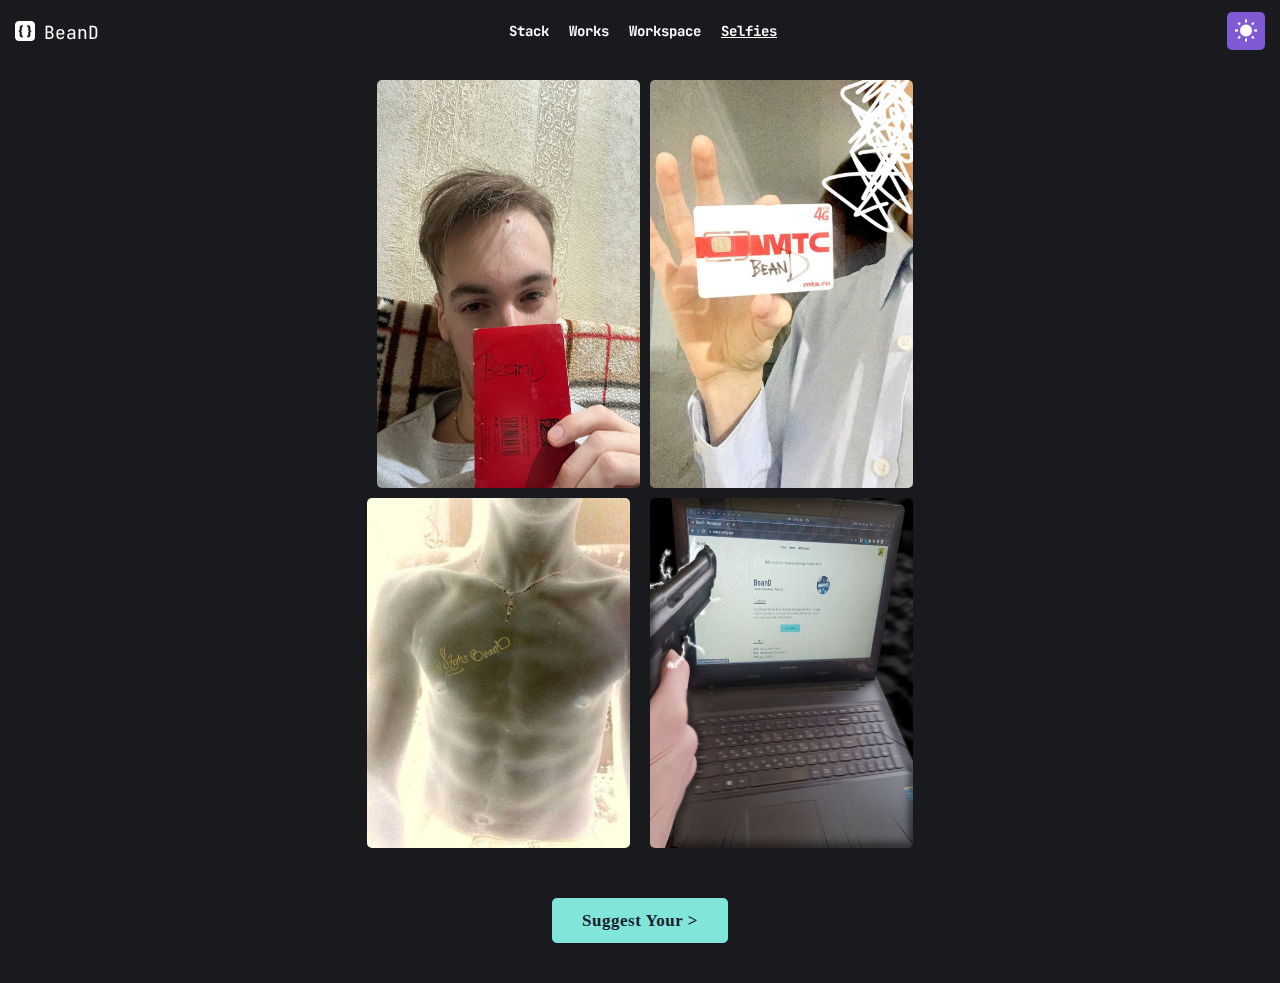
==== selfies.html @ 0ea61bc2 "add selfies page" ====
<!DOCTYPE html>
<html lang="en">

<head>
    <meta charset="UTF-8">
    <meta http-equiv="X-UA-Compatible" content="IE=edge">
    <meta name="viewport" content="width=device-width, initial-scale=1.0">
    <link rel="icon" type="image/png" sizes="32x32" href="img/icon32x32.png">
    <link rel="icon" type="image/png" sizes="16x16" href="img/icon16x16.png">
    <link rel="stylesheet" href="https://fonts.googleapis.com/icon?family=Material+Icons">
    <link href="https://fonts.googleapis.com/css2?family=JetBrains+Mono:wght@500&display=swap" rel="stylesheet">
    <link href="https://fonts.googleapis.com/css2?family=Source+Sans+Pro:wght@300&display=swap" rel="stylesheet">
    <link href="https://fonts.googleapis.com/css2?family=Ubuntu&display=swap" rel="stylesheet">
    <link rel="stylesheet" href="./css/selfies.css">
    <title>Selfies - BeanD</title>
</head>

<body>
    <header class="header">
        <div class="header header__container">
            <button class="header__burger-btn" id="burger">
                <span></span><span></span><span></span>
            </button>
            <a href="./index.html" class="logo">
                <img src="./img/header/logo-light.webp" alt="logo">
                <span class="header__logo-text">BeanD</span>
            </a>
            <nav class="menu">
                <ul class="menu__list">
                    <li class="menu__item">
                        <a href="./stack.html">Stack</a>
                    </li>
                    <li class="menu__item">
                        <a href="./works.html">Works</a>
                    </li>
                    <li class="menu__item">
                        <a href="./workspace.html">Workspace</a>
                    </li>
                    <li class="menu__item">
                        <a href="./selfies.html">Selfies</a>
                    </li>
                </ul>
            </nav>
            <a class="themetoggle" href="#">
                <span class="material-icons">wb_sunny</span>
            </a>
        </div>
    </header>
    <main class="main">
        <section class="pics">
            <div class="pics__pics">
                <div class="pics__pics"></div>
                <img src="./img/selfies/1.jpg" alt="1" class="pics__img">
                <img src="./img/selfies/2.jpg" alt="2" class="pics__img">
                <img src="./img/selfies/3.jpg" alt="3" class="pics__img">
                <img src="./img/selfies/4.jpg" alt="4" class="pics__img">
            </div>
            <div class="pics__btns">
                <a target="_blank" href="https://t.me/PearDe" class="suggest_your_btn">Suggest Your ></a>
            </div>
        </section>
    </main>
    <script src="./js/script.js"></script>
</body>

</html>
---- css/selfies.css ----
/*Обнуление*/
* {
    padding: 0;
    margin: 0;
    border: 0;
}

*,
*:before,
*:after {
    -moz-box-sizing: border-box;
    -webkit-box-sizing: border-box;
    box-sizing: border-box;
}

:focus,
:active {
    outline: none;
}

a:focus,
a:active {
    outline: none;
}

nav,
footer,
header,
aside {
    display: block;
}

html,
body {
    height: 100%;
    width: 100%;
    font-size: 100%;
    line-height: 1;
    font-size: 14px;
    -ms-text-size-adjust: 100%;
    -moz-text-size-adjust: 100%;
    -webkit-text-size-adjust: 100%;
}

input,
button,
textarea {
    font-family: inherit;
}

input::-ms-clear {
    display: none;
}

button {
    cursor: pointer;
}

button::-moz-focus-inner {
    padding: 0;
    border: 0;
}

a,
a:visited {
    text-decoration: none;
}

a:hover {
    text-decoration: none;
}

ul li {
    list-style: none;
}

img {
    vertical-align: top;
}

h1,
h2,
h3,
h4,
h5,
h6 {
    font-size: inherit;
    font-weight: 400;
}

/*--------------------*/

/*--------------------*/
body {
    background-color: #191a1e;
    color: #fff;
}

.header__container {
    /* max-width: 966px; */
    margin: 0px auto;
    padding: 0px 15px;
}

.header {
    display: flex;
    justify-content: center;
    align-items: center;
}

.header__logo-text {
    /* display: flex;
    align-items: center; */
    margin-top: 4px;
}

/* ОГРАНИЧЕНИЕ КОНТЕНТА ПО ШИРИНЕ  [тело] */
main {
    max-width: 576px;
    margin: 0px auto;
    padding: 0px 15px;
    margin-top: 80px;
}


/* ==============HEADER============= */
a.logo {
    display: flex;
}


.header {
    display: flex;
    min-height: 62px;
    align-items: center;
    justify-content: space-between;
}

.menu__item {
    flex: 1 1 auto;
    margin: 0px 40px 0px 0px;
}

.menu__list {
    display: flex;
    color: #fff;
    font-weight: 700;
    font-family: "JetBrains Mono";
}

.logo img {
    width: 20px;
    height: 20px;
}

.header__logo-text {
    font-family: "JetBrains Mono";
    font-size: 18px;
    padding-left: 9px;
    color: #fff;
    align-items: center;
}

/* .container {
    position: fixed;
    -webkit-backdrop-filter: blur(7px);
    backdrop-filter: blur(7px);
    width: 100%;
    top: 0;
    left: 0;
} */

.header {
    position: fixed;
    -webkit-backdrop-filter: blur(7px);
    backdrop-filter: blur(7px);
    width: 100%;
    top: 0;
    left: 0;
}



.menu__list a {
    display: flex;
    color: #fff;
    font-family: "JetBrains Mono";
}

.menu__list a:hover {
    text-decoration: underline;
}

.logo img:hover {
    -webkit-animation-name: spin;
    -webkit-animation-duration: 600ms;
    -webkit-animation-iteration-count: infinite;
    -webkit-animation-timing-function: linear;
    -moz-animation-name: spin;
    -moz-animation-duration: 600ms;
    -moz-animation-iteration-count: infinite;
    -moz-animation-timing-function: linear;
    -ms-animation-name: spin;
    -ms-animation-duration: 600ms;
    -ms-animation-iteration-count: infinite;
    -ms-animation-timing-function: linear;

    animation-name: spin;
    animation-duration: 600ms;
    animation-iteration-count: infinite;
    animation-timing-function: linear;
}

@-ms-keyframes spin {
    from {
        -ms-transform: rotate(0deg);
    }

    to {
        -ms-transform: rotate(360deg);
    }
}

@-moz-keyframes spin {
    from {
        -moz-transform: rotate(0deg);
    }

    to {
        -moz-transform: rotate(360deg);
    }
}

@-webkit-keyframes spin {
    from {
        -webkit-transform: rotate(0deg);
    }

    to {
        -webkit-transform: rotate(360deg);
    }
}

@keyframes spin {
    from {
        transform: rotate(0deg);
    }

    to {
        transform: rotate(360deg);
    }
}

/* THEMES */
.material-icons {
    color: #fff;
}


/* THEMES */
.material-icons {
    color: #fff;
}

.dark .themetoggle {
    background-color: #e0d530;
}

.dark .themetoggle:hover {
    background-color: #beb428;
    transition: background-color 0.3s ease 0s;
}

.themetoggle {
    background-color: #805ad5;
    border-radius: 5px;
}

.themetoggle span {
    padding: 7px 7px;
}

.themetoggle:hover {
    background-color: #6142a3;
    transition: background-color 0.3s ease 0s;
}

/* BURGER MENU */
/* ========BURGER-MENU========== */
.logo {
    display: flex;
    align-items: center;
}

.header__burger-btn {
    display: none;
    position: relative;
    width: 40px;
    height: 40px;
    border: none;
    background-color: transparent;
    z-index: 2;
}

.header__burger-btn span {
    position: absolute;
    width: 30px;
    height: 3px;
    background-color: #fff;
    left: 5px;
    transition: transform .5s, opacity .5s, background-color .5s;
}

.dark .header__burger-btn span {
    background-color: #000;
}

.header__burger-btn span:nth-child(1) {
    transform: translateY(-10px);
}

.header__burger-btn span:nth-child(3) {
    transform: translateY(10px);
}

.header.open .header__burger-btn span {
    background-color: white;
}

.header.open .header__burger-btn span:nth-child(1) {
    transform: translateY(0) rotate(45deg);
}

.header.open .header__burger-btn span:nth-child(2) {
    opacity: 0;
}

.header.open .header__burger-btn span:nth-child(3) {
    transform: translateY(0) rotate(-45deg);
}

.logo {
    display: block;
}

.logo__img {
    width: 200px;
}

.menu__list {
    display: flex;
    align-items: center;
    list-style-type: none;
    padding: 0;
    margin: 0;
}

.menu__item:not(:last-child) {
    margin-right: 20px;
}

.menu__link {
    font-size: 16px;
}

@media (max-width: 397.98px) {
    .header__burger-btn {
        display: block;
    }

    .menu {
        position: absolute;
        left: -350px;
        top: 0;
        width: 350px;
        background-color: rgb(109, 115, 121);
        /* blueviolet */
        /* padding: 75px 20px 20px 20px; */
        padding-top: 20px;
        padding-bottom: 20px;
        transition: transform .5s;
    }

    .dark .menu {
        background-color: rgb(147, 185, 180);
    }

    .menu__list {
        display: block;
    }

    .menu__link {
        color: white;
        font-size: 18px;
        display: block;
        padding: 10px 0;
    }

    .menu__item {
        display: flex;
        justify-content: center;
        line-height: 25px;
        font-size: 17px;
    }

    .dark .menu__item {
        font-size: 17px;
    }

    .logo img {
        width: 35px;
        height: 35px;
    }

    .header.open .menu {
        transform: translateX(100%);
    }
}
/* ================================ */
/* pics */
.pics__pics {
    display: flex;
    flex-wrap: wrap;
    justify-content: space-between; 
}

.pics__img {
    width: calc(50% - 10px);
    margin-bottom: 10px;
    border-radius: 5px;
}


/* ================= */ 
/* btn's */
.pics__btns {
    display: flex;
    align-items: center;
    justify-content: center;
    padding-top: 40px;
    padding-bottom: 40px;
}

.suggest_your_btn {
    font-size: 17px;
    font-weight: 700;
    text-decoration: none;
    color: #1a202c;
    background-color: #81e6d9;
    border-radius: 5px;
    padding: 14px 30px;
    letter-spacing: 0.5px;
}

.suggest_your_btn:hover {
    background-color: #65a89f;
    transition: background-color 0.3s ease 0s;
}


/* ================= */
/* THEMES */
html.dark,
.dark body {
    font-size: 12px;
    background: #f0e7db;
    color: #000;
}

.dark .menu__item {
    font-size: 14px;
}

/* color of icon */
.dark .material-icons {
    color: #000;
}

/* color of menu in header */
.dark .menu__item a {
    color: #000;
}

/* logo color */
.dark .header__logo-text {
    color: #000;
}

.dark .header__logo-img {
    color: #000;
}

.dark .hello-world__text {
    background: #f5f0e8;
}

/* button about-block */
.dark .about__button a {
    background-color: #48d1bf;
}

/* button bio-block */
.dark .bio__button a {
    background-color: #48d1bf;
}

/* button links-block */
.dark .links__button a {
    background-color: #48d1bf;
}

/* links in links-block */
.dark .links__links a {
    color: #197260;
}

.dark .links__links a:hover {
    background-color: #a4e2d9;
}

/* АДАПТИВ ПОД СМЕНУ ТЕМЫ */
@media (max-width: 421.98px) {
    .header__logo-img {
        display: none;
    }
}

.menu__item:nth-child(4) {
    text-decoration: underline;
}
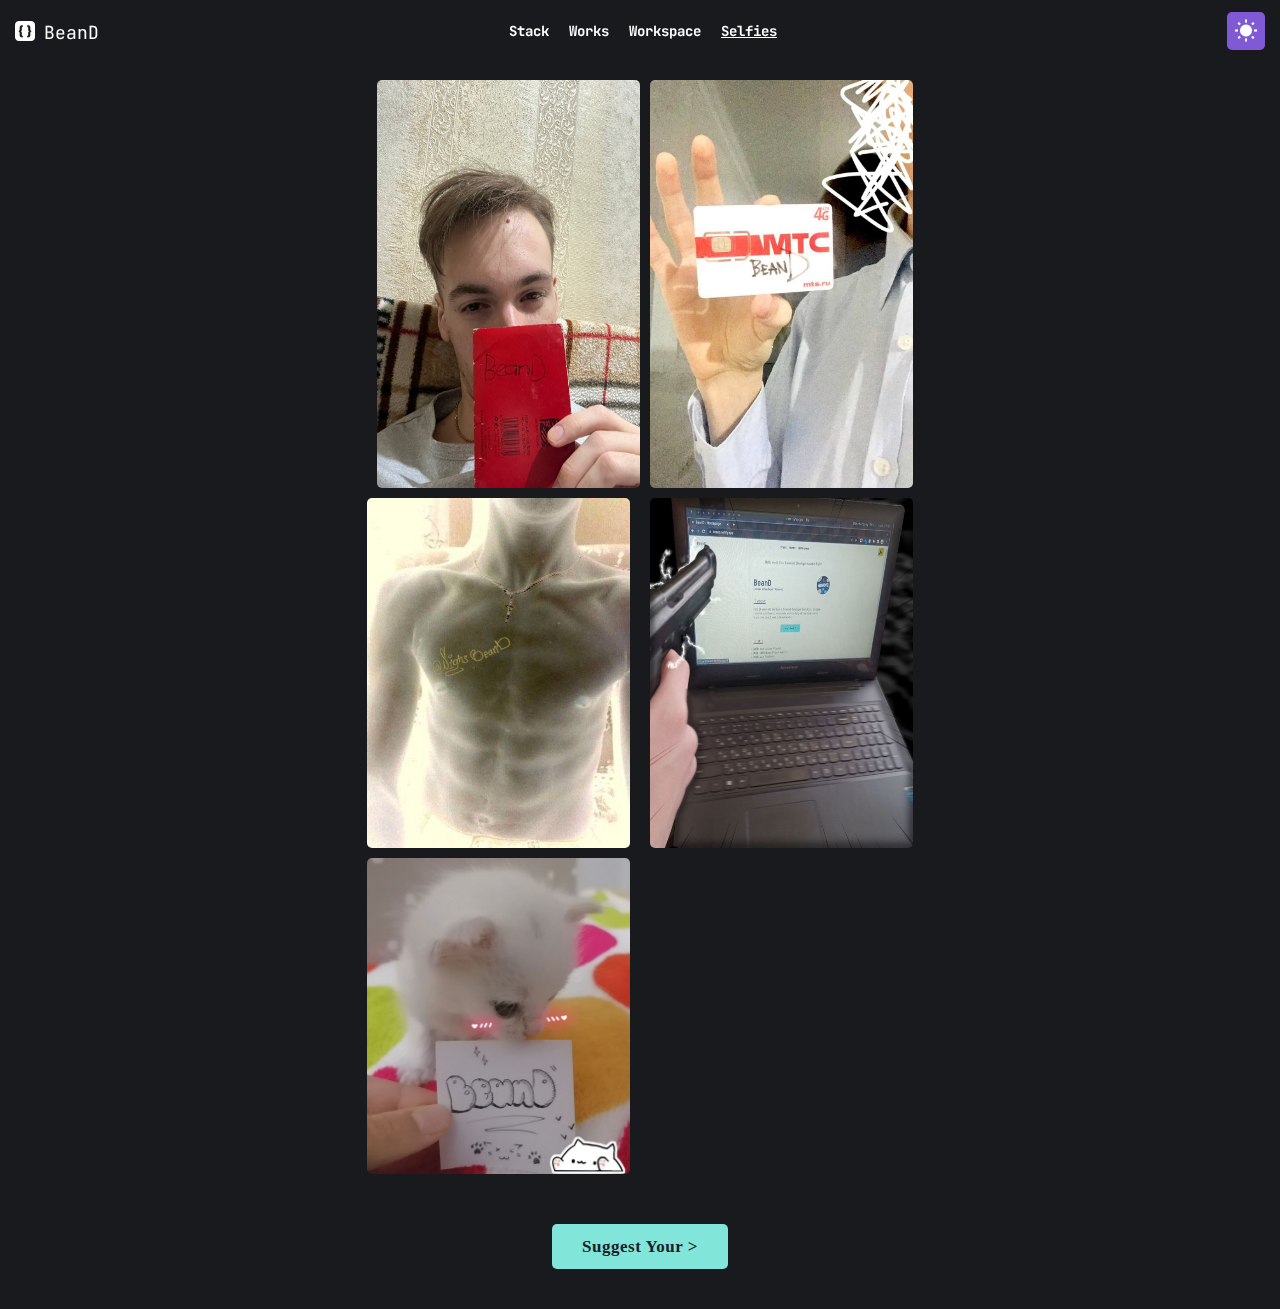
==== commit 2c6de0a6: "add new selfie" ====
--- a/selfies.html
+++ b/selfies.html
@@ -54,6 +54,7 @@
                 <img src="./img/selfies/2.jpg" alt="2" class="pics__img">
                 <img src="./img/selfies/3.jpg" alt="3" class="pics__img">
                 <img src="./img/selfies/4.jpg" alt="4" class="pics__img">
+                <img src="./img/selfies/5.jpg" alt="4" class="pics__img">
             </div>
             <div class="pics__btns">
                 <a target="_blank" href="https://t.me/PearDe" class="suggest_your_btn">Suggest Your ></a>
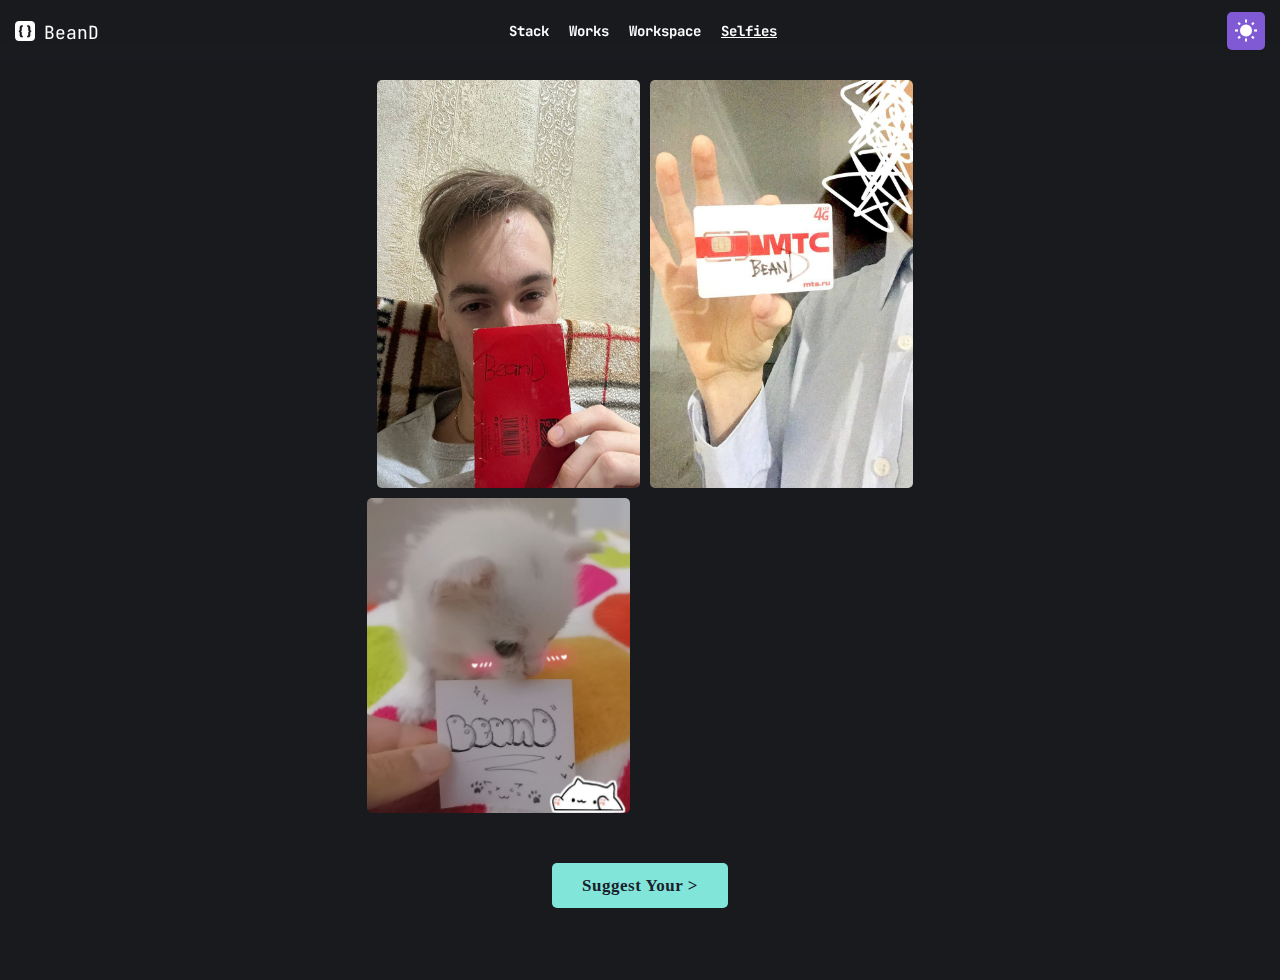
==== commit 0a7d6e55: "Update selfies.html" ====
--- a/selfies.html
+++ b/selfies.html
@@ -52,9 +52,7 @@
                 <div class="pics__pics"></div>
                 <img src="./img/selfies/1.jpg" alt="1" class="pics__img">
                 <img src="./img/selfies/2.jpg" alt="2" class="pics__img">
-                <img src="./img/selfies/3.jpg" alt="3" class="pics__img">
-                <img src="./img/selfies/4.jpg" alt="4" class="pics__img">
-                <img src="./img/selfies/5.jpg" alt="4" class="pics__img">
+                <img src="./img/selfies/5.jpg" alt="5" class="pics__img">
             </div>
             <div class="pics__btns">
                 <a target="_blank" href="https://t.me/PearDe" class="suggest_your_btn">Suggest Your ></a>
@@ -64,4 +62,4 @@
     <script src="./js/script.js"></script>
 </body>
 
-</html>+</html>
